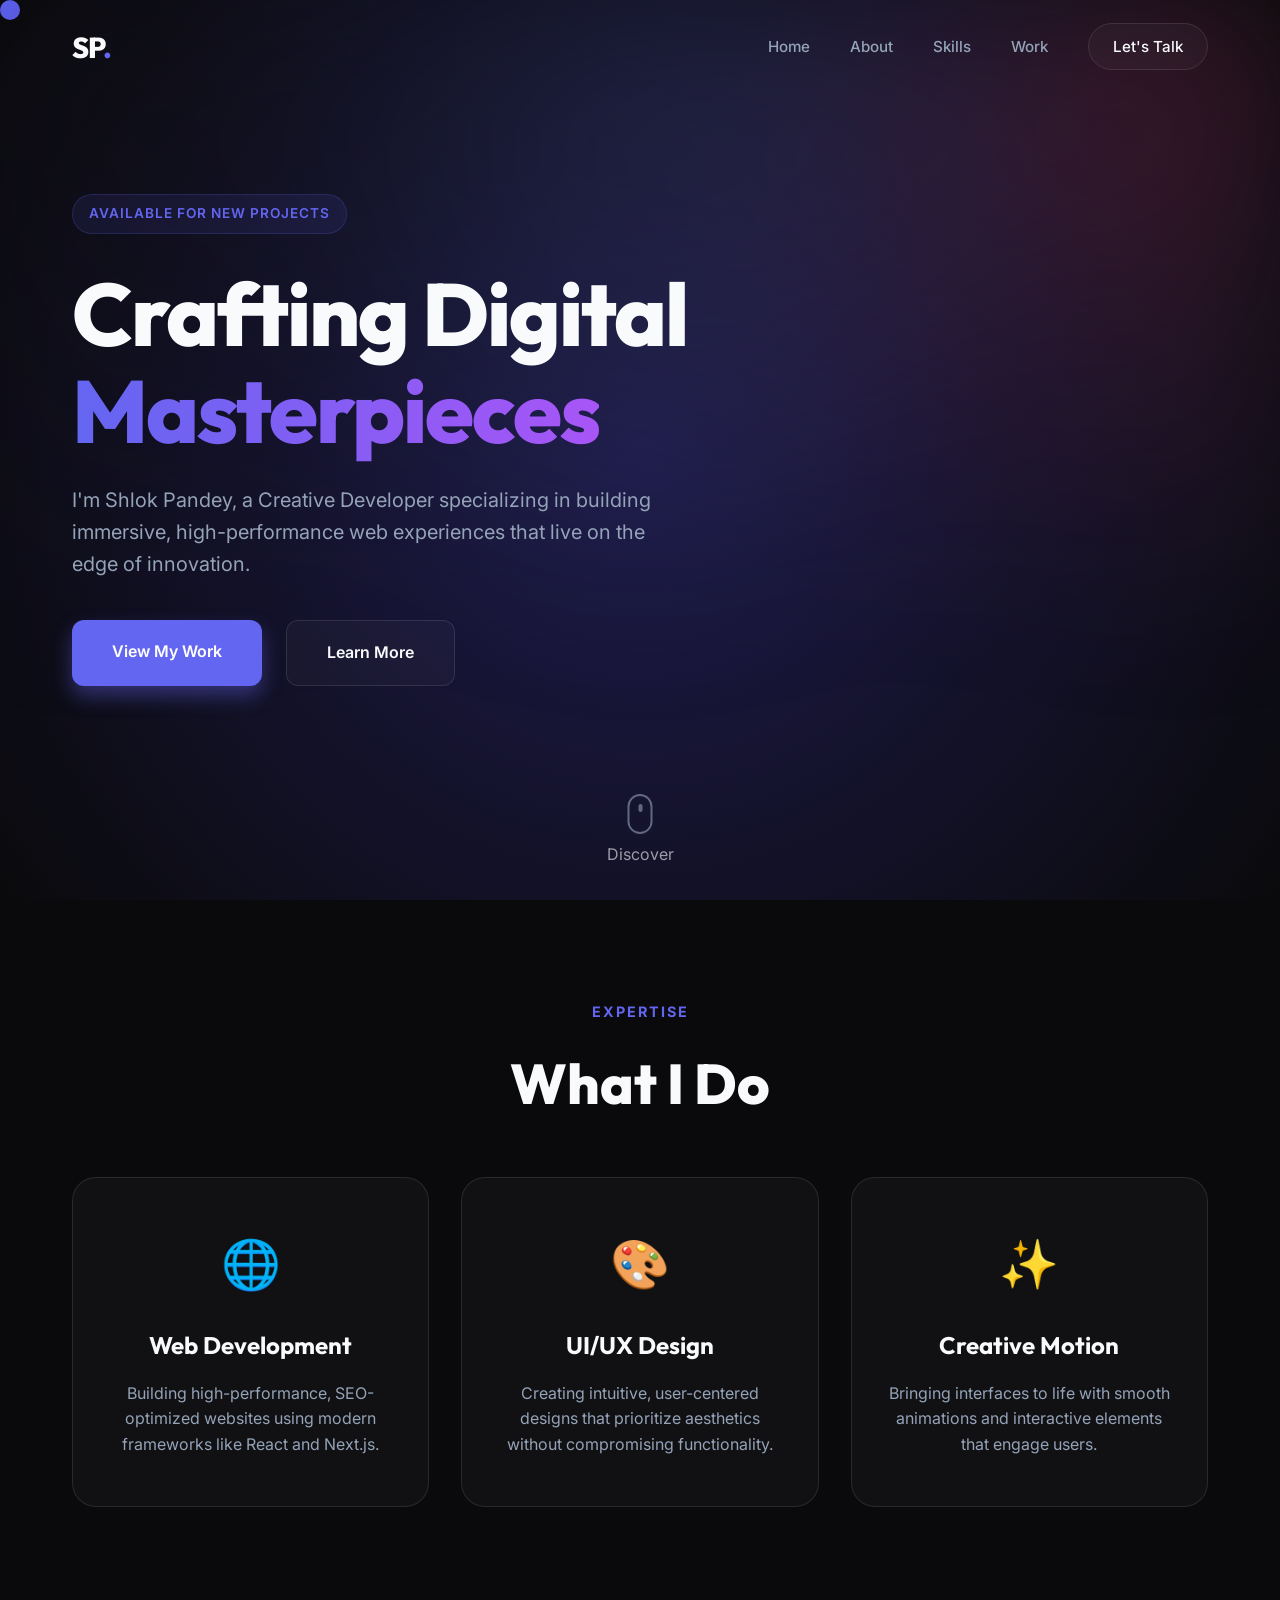
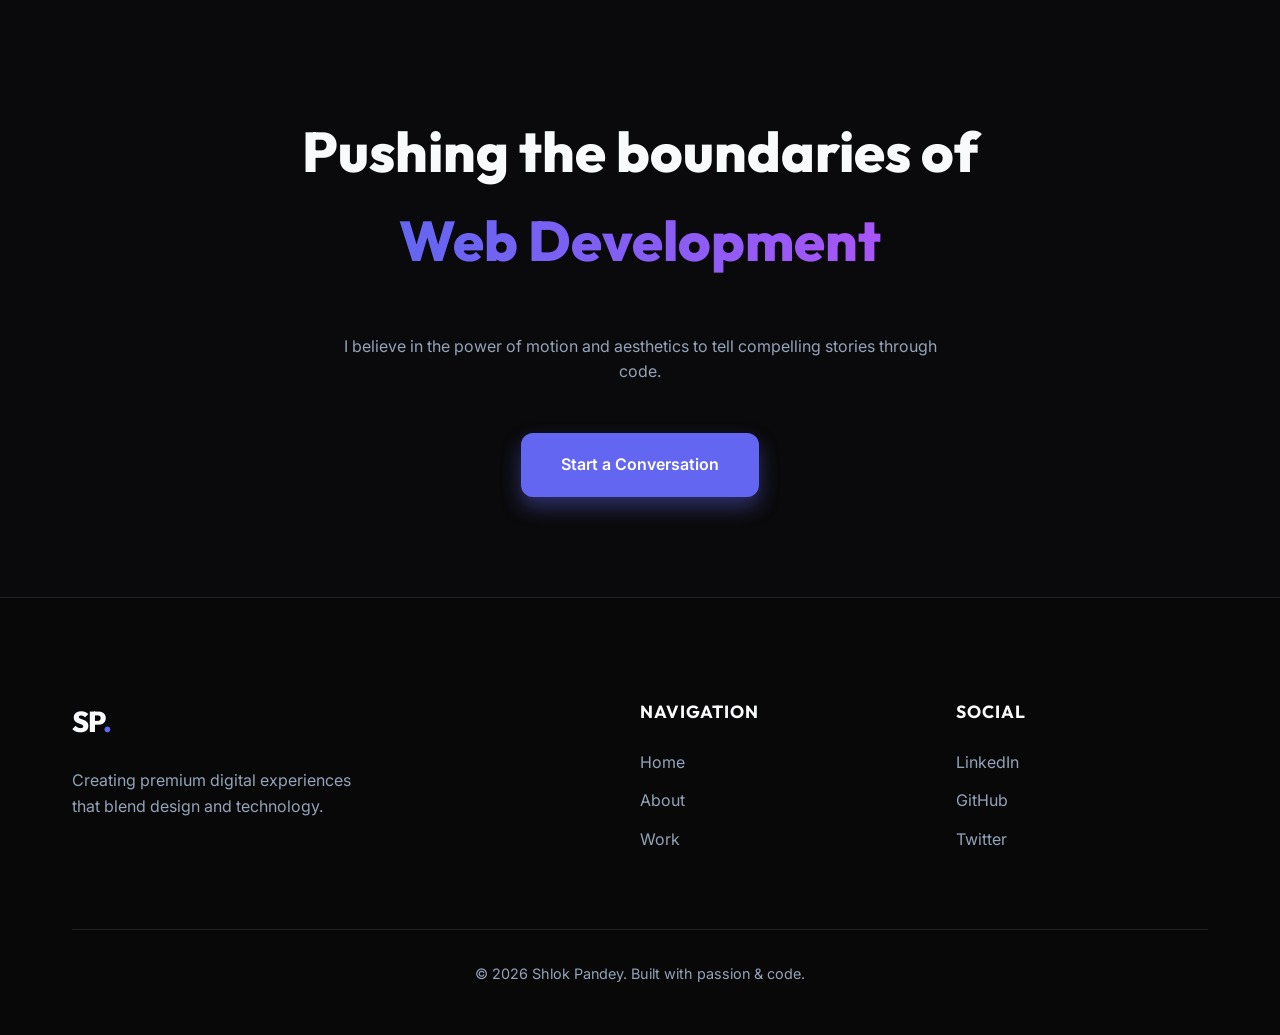
==== index.html @ 0ff6639a "Add files via upload" ====
<!DOCTYPE html>
<html lang="en">
<head>
    <meta charset="UTF-8">
    <meta name="viewport" content="width=device-width, initial-scale=1.0">
    <title>Shlok Pandey | Creative Developer & Designer</title>
    <meta name="description" content="Portfolio of Shlok Pandey - A showcase of premium web development and immersive digital experiences.">
    
    <!-- Google Fonts -->
    <link rel="preconnect" href="https://fonts.googleapis.com">
    <link rel="preconnect" href="https://fonts.gstatic.com" crossorigin>
    <link href="https://fonts.googleapis.com/css2?family=Inter:wght@300;400;500;600;700&family=Outfit:wght@400;600;800&display=swap" rel="stylesheet">
    
    <!-- CSS -->
    <link rel="stylesheet" href="style.css">
</head>
<body>
    <!-- Background Elements -->
    <div class="cursor-follower" id="cursor"></div>
    <div class="bg-gradient"></div>
    <div class="mesh-gradient"></div>

    <!-- Navigation -->
    <nav id="navbar">
        <div class="nav-container">
            <a href="index.html" class="logo">SP<span>.</span></a>
            <ul class="nav-links">
                <li><a href="index.html" class="nav-link active">Home</a></li>
                <li><a href="about.html" class="nav-link">About</a></li>
                <li><a href="skills.html" class="nav-link">Skills</a></li>
                <li><a href="work.html" class="nav-link">Work</a></li>
                <li><a href="contact.html" class="nav-link contact-btn">Let's Talk</a></li>
            </ul>
        </div>
    </nav>

    <main>
        <!-- Hero Section -->
        <section id="home" class="hero">
            <div class="container">
                <div class="hero-content">
                    <div class="badge fade-in">Available for new projects</div>
                    <h1 class="hero-title">
                        <span class="line">Crafting Digital</span>
                        <span class="line gradient-text">Masterpieces</span>
                    </h1>
                    <p class="hero-subtitle fade-in">
                        I'm Shlok Pandey, a Creative Developer specializing in building immersive, 
                        high-performance web experiences that live on the edge of innovation.
                    </p>
                    <div class="hero-btns fade-in">
                        <a href="work.html" class="btn btn-primary">View My Work</a>
                        <a href="about.html" class="btn btn-secondary">Learn More</a>
                    </div>
                </div>
            </div>
            <div class="scroll-indicator">
                <div class="mouse"></div>
                <span>Discover</span>
            </div>
        </section>

        <!-- Services Section -->
        <section class="services reveal">
            <div class="container">
                <div class="section-header text-center">
                    <span class="section-tag">Expertise</span>
                    <h2 class="section-title">What I Do</h2>
                </div>
                <div class="services-grid">
                    <div class="service-card">
                        <div class="service-icon">🌐</div>
                        <h3>Web Development</h3>
                        <p>Building high-performance, SEO-optimized websites using modern frameworks like React and Next.js.</p>
                    </div>
                    <div class="service-card">
                        <div class="service-icon">🎨</div>
                        <h3>UI/UX Design</h3>
                        <p>Creating intuitive, user-centered designs that prioritize aesthetics without compromising functionality.</p>
                    </div>
                    <div class="service-card">
                        <div class="service-icon">✨</div>
                        <h3>Creative Motion</h3>
                        <p>Bringing interfaces to life with smooth animations and interactive elements that engage users.</p>
                    </div>
                </div>
            </div>
        </section>

        <!-- Brief CTA Section -->
        <section class="home-cta reveal">
            <div class="container text-center">
                <h2 class="section-title">Pushing the boundaries of <br> <span class="gradient-text">Web Development</span></h2>
                <p style="color: var(--text-muted); max-width: 600px; margin: 0 auto 3rem;">I believe in the power of motion and aesthetics to tell compelling stories through code.</p>
                <a href="contact.html" class="btn btn-primary">Start a Conversation</a>
            </div>
        </section>
    </main>

    <footer>
        <div class="container">
            <div class="footer-grid">
                <div class="footer-info">
                    <a href="index.html" class="logo">SP<span>.</span></a>
                    <p>Creating premium digital experiences that blend design and technology.</p>
                </div>
                <div class="footer-nav">
                    <h4>Navigation</h4>
                    <ul>
                        <li><a href="index.html">Home</a></li>
                        <li><a href="about.html">About</a></li>
                        <li><a href="work.html">Work</a></li>
                    </ul>
                </div>
                <div class="footer-social">
                    <h4>Social</h4>
                    <ul>
                        <li><a href="#">LinkedIn</a></li>
                        <li><a href="#">GitHub</a></li>
                        <li><a href="#">Twitter</a></li>
                    </ul>
                </div>
            </div>
            <div class="footer-bottom">
                <p>&copy; 2026 Shlok Pandey. Built with passion & code.</p>
            </div>
        </div>
    </footer>

    <!-- Scripts -->
    <script src="script.js"></script>
</body>
</html>
---- style.css ----
:root {
    /* Color Palette */
    --bg-dark: #0a0a0c;
    --primary: #6366f1;
    --primary-glow: rgba(99, 102, 241, 0.4);
    --secondary: #a855f7;
    --accent: #f43f5e;
    --text-main: #f8fafc;
    --text-muted: #94a3b8;
    --glass-bg: rgba(255, 255, 255, 0.03);
    --glass-border: rgba(255, 255, 255, 0.1);
    
    /* Transitions */
    --transition-smooth: all 0.5s cubic-bezier(0.4, 0, 0.2, 1);
    --transition-fast: all 0.2s ease;
}

* {
    margin: 0;
    padding: 0;
    box-sizing: border-box;
}

html {
    scroll-behavior: smooth;
}

body {
    background-color: var(--bg-dark);
    color: var(--text-main);
    font-family: 'Inter', sans-serif;
    line-height: 1.6;
    overflow-x: hidden;
}

h1, h2, h3, h4, .logo {
    font-family: 'Outfit', sans-serif;
}

.container {
    max-width: 1200px;
    margin: 0 auto;
    padding: 0 2rem;
}

/* Background Effects */
.bg-gradient {
    position: fixed;
    top: 0;
    left: 0;
    width: 100%;
    height: 100%;
    background: radial-gradient(circle at 50% 50%, #1e1b4b 0%, #0a0a0c 100%);
    z-index: -2;
}

.mesh-gradient {
    position: fixed;
    top: 0;
    left: 0;
    width: 100%;
    height: 100%;
    background: 
        radial-gradient(at 0% 0%, hsla(253,16%,7%,1) 0, transparent 50%), 
        radial-gradient(at 50% 0%, hsla(225,39%,30%,1) 0, transparent 50%), 
        radial-gradient(at 100% 0%, hsla(339,49%,30%,1) 0, transparent 50%);
    filter: blur(80px);
    opacity: 0.5;
    z-index: -1;
    animation: mesh-move 20s infinite alternate;
}

@keyframes mesh-move {
    0% { transform: scale(1); }
    100% { transform: scale(1.1); }
}

/* Cursor Follower */
.cursor-follower {
    position: fixed;
    width: 20px;
    height: 20px;
    background: var(--primary);
    border-radius: 50%;
    pointer-events: none;
    z-index: 9999;
    mix-blend-mode: difference;
    transition: transform 0.1s ease;
}

/* Typography Utilities */
.gradient-text {
    background: linear-gradient(90deg, var(--primary), var(--secondary));
    -webkit-background-clip: text;
    -webkit-text-fill-color: transparent;
}

.text-center {
    text-align: center;
}

/* Navigation */
nav {
    position: fixed;
    top: 0;
    width: 100%;
    padding: 1.5rem 0;
    z-index: 1000;
    transition: var(--transition-smooth);
}

nav.scrolled {
    background: rgba(10, 10, 12, 0.8);
    backdrop-filter: blur(10px);
    border-bottom: 1px solid var(--glass-border);
    padding: 1rem 0;
}

.nav-container {
    display: flex;
    justify-content: space-between;
    align-items: center;
    max-width: 1200px;
    margin: 0 auto;
    padding: 0 2rem;
}

.logo {
    font-size: 1.8rem;
    font-weight: 800;
    color: var(--text-main);
    text-decoration: none;
    letter-spacing: -1px;
}

.logo span {
    color: var(--primary);
}

.nav-links {
    display: flex;
    gap: 2.5rem;
    list-style: none;
    align-items: center;
}

.nav-link {
    text-decoration: none;
    color: var(--text-muted);
    font-weight: 500;
    font-size: 0.95rem;
    transition: var(--transition-fast);
}

.nav-link:hover, .nav-link.active {
    color: var(--text-main);
}

.contact-btn {
    padding: 0.8rem 1.5rem;
    background: var(--glass-bg);
    border: 1px solid var(--glass-border);
    border-radius: 50px;
    color: var(--text-main) !important;
}

.contact-btn:hover {
    background: var(--primary);
    border-color: var(--primary);
}

/* Hero Section */
.hero {
    height: 100vh;
    display: flex;
    align-items: center;
    position: relative;
    padding-top: 80px;
}

.badge {
    display: inline-block;
    padding: 0.5rem 1rem;
    background: rgba(99, 102, 241, 0.1);
    border: 1px solid rgba(99, 102, 241, 0.2);
    border-radius: 50px;
    color: var(--primary);
    font-size: 0.85rem;
    font-weight: 600;
    margin-bottom: 2rem;
    text-transform: uppercase;
    letter-spacing: 1px;
}

.hero-title {
    font-size: clamp(3rem, 8vw, 5.5rem);
    line-height: 1.1;
    font-weight: 800;
    margin-bottom: 1.5rem;
    letter-spacing: -2px;
}

.hero-subtitle {
    font-size: 1.25rem;
    color: var(--text-muted);
    max-width: 600px;
    margin-bottom: 2.5rem;
}

.hero-btns {
    display: flex;
    gap: 1.5rem;
}

.btn {
    display: inline-block;
    padding: 1.2rem 2.5rem;
    border-radius: 12px;
    text-decoration: none;
    font-weight: 600;
    font-size: 1rem;
    transition: var(--transition-smooth);
    cursor: pointer;
}

.btn-primary {
    background: var(--primary);
    color: white;
    box-shadow: 0 10px 20px var(--primary-glow);
}

.btn-primary:hover {
    transform: translateY(-5px);
    box-shadow: 0 15px 30px var(--primary-glow);
}

.btn-secondary {
    background: var(--glass-bg);
    color: var(--text-main);
    border: 1px solid var(--glass-border);
}

.btn-secondary:hover {
    background: rgba(255, 255, 255, 0.1);
    transform: translateY(-5px);
}

/* Scroll Indicator */
.scroll-indicator {
    position: absolute;
    bottom: 2rem;
    left: 50%;
    transform: translateX(-50%);
    display: flex;
    flex-direction: column;
    align-items: center;
    gap: 0.5rem;
    opacity: 0.6;
}

.mouse {
    width: 25px;
    height: 40px;
    border: 2px solid var(--text-muted);
    border-radius: 20px;
    position: relative;
}

.mouse::before {
    content: '';
    position: absolute;
    top: 8px;
    left: 50%;
    width: 4px;
    height: 8px;
    background: var(--text-muted);
    border-radius: 2px;
    transform: translateX(-50%);
    animation: scroll-anim 2s infinite;
}

@keyframes scroll-anim {
    0% { transform: translate(-50%, 0); opacity: 1; }
    100% { transform: translate(-50%, 20px); opacity: 0; }
}

/* Sections Common */
section {
    padding: 100px 0;
}

.section-tag {
    color: var(--primary);
    font-weight: 700;
    font-size: 0.9rem;
    text-transform: uppercase;
    letter-spacing: 2px;
    margin-bottom: 1rem;
    display: block;
}

.section-title {
    font-size: clamp(2rem, 5vw, 3.5rem);
    font-weight: 800;
    margin-bottom: 3rem;
}

/* About Section */
.about-grid {
    display: grid;
    grid-template-columns: 1.5fr 1fr;
    gap: 2rem;
}

.about-card {
    background: var(--glass-bg);
    border: 1px solid var(--glass-border);
    border-radius: 24px;
    padding: 2.5rem;
    transition: var(--transition-smooth);
}

.about-card:hover {
    border-color: rgba(99, 102, 241, 0.3);
    background: rgba(255, 255, 255, 0.05);
}

.main-card h3 {
    font-size: 1.8rem;
    margin-bottom: 1rem;
}

.stats-card {
    display: flex;
    flex-direction: column;
    justify-content: center;
    gap: 2rem;
}

.stat-item {
    text-align: center;
}

.stat-num {
    display: block;
    font-size: 2.5rem;
    font-weight: 800;
    color: var(--primary);
}

.image-card {
    grid-column: 2 / 3;
    grid-row: 1 / 3;
    padding: 0;
    overflow: hidden;
    position: relative;
}

.image-card img {
    width: 100%;
    height: 100%;
    object-fit: cover;
    transition: transform 0.8s ease;
}

.image-card:hover img {
    transform: scale(1.1);
}

/* Skills Section */
.skills-wrapper {
    display: grid;
    grid-template-columns: repeat(auto-fit, minmax(300px, 1fr));
    gap: 2rem;
}

.skill-category {
    background: var(--glass-bg);
    border: 1px solid var(--glass-border);
    border-radius: 24px;
    padding: 2.5rem;
}

.skill-category h4 {
    font-size: 1.4rem;
    margin-bottom: 1.5rem;
    color: var(--primary);
}

.skill-list {
    display: flex;
    flex-wrap: wrap;
    gap: 1rem;
}

.skill-tag {
    padding: 0.6rem 1.2rem;
    background: rgba(255, 255, 255, 0.05);
    border: 1px solid var(--glass-border);
    border-radius: 12px;
    font-size: 0.9rem;
    font-weight: 500;
    transition: var(--transition-fast);
}

.skill-tag:hover {
    background: var(--primary);
    color: white;
    transform: translateY(-3px);
}

/* Projects Section */
.projects-grid {
    display: grid;
    grid-template-columns: repeat(auto-fit, minmax(400px, 1fr));
    gap: 3rem;
}

.project-card {
    group: hover;
}

.project-img {
    position: relative;
    border-radius: 24px;
    overflow: hidden;
    aspect-ratio: 16/10;
    margin-bottom: 1.5rem;
    border: 1px solid var(--glass-border);
}

.project-img img {
    width: 100%;
    height: 100%;
    object-fit: cover;
    transition: transform 0.8s ease;
}

.project-overlay {
    position: absolute;
    top: 0;
    left: 0;
    width: 100%;
    height: 100%;
    background: rgba(10, 10, 12, 0.7);
    backdrop-filter: blur(5px);
    display: flex;
    align-items: center;
    justify-content: center;
    opacity: 0;
    transition: var(--transition-smooth);
}

.project-card:hover .project-overlay {
    opacity: 1;
}

.project-card:hover img {
    transform: scale(1.1);
}

.view-link {
    padding: 1rem 2rem;
    background: white;
    color: black;
    text-decoration: none;
    font-weight: 700;
    border-radius: 50px;
    transform: translateY(20px);
    transition: var(--transition-smooth);
}

.project-card:hover .view-link {
    transform: translateY(0);
}

.project-info h3 {
    font-size: 1.6rem;
    margin-bottom: 0.5rem;
}

.project-info p {
    color: var(--text-muted);
}

/* Contact Section */
.contact-box {
    background: linear-gradient(135deg, rgba(99, 102, 241, 0.1), rgba(168, 85, 247, 0.1));
    border: 1px solid var(--glass-border);
    border-radius: 40px;
    padding: 5rem 2rem;
    text-align: center;
    max-width: 900px;
    margin: 0 auto;
}

.contact-box p {
    font-size: 1.2rem;
    color: var(--text-muted);
    margin-bottom: 3rem;
    max-width: 500px;
    margin-left: auto;
    margin-right: auto;
}

/* Services Section */
.services-grid {
    display: grid;
    grid-template-columns: repeat(auto-fit, minmax(300px, 1fr));
    gap: 2rem;
    margin-top: 2rem;
}

.service-card {
    background: var(--glass-bg);
    border: 1px solid var(--glass-border);
    border-radius: 24px;
    padding: 3rem 2rem;
    text-align: center;
    transition: var(--transition-smooth);
}

.service-card:hover {
    transform: translateY(-10px);
    border-color: var(--primary);
    background: rgba(255, 255, 255, 0.05);
}

.service-icon {
    font-size: 3rem;
    margin-bottom: 1.5rem;
    display: block;
}

.service-card h3 {
    font-size: 1.5rem;
    margin-bottom: 1rem;
}

.service-card p {
    color: var(--text-muted);
}

/* Footer Improvements */
footer {
    padding: 100px 0 50px;
    border-top: 1px solid var(--glass-border);
    background: rgba(0, 0, 0, 0.2);
}

.footer-grid {
    display: grid;
    grid-template-columns: 2fr 1fr 1fr;
    gap: 4rem;
    margin-bottom: 4rem;
}

.footer-info .logo {
    margin-bottom: 1.5rem;
    display: inline-block;
}

.footer-info p {
    color: var(--text-muted);
    max-width: 300px;
}

.footer-nav h4, .footer-social h4 {
    margin-bottom: 1.5rem;
    font-size: 1.1rem;
    text-transform: uppercase;
    letter-spacing: 1px;
}

.footer-nav ul, .footer-social ul {
    list-style: none;
}

.footer-nav ul li, .footer-social ul li {
    margin-bottom: 0.8rem;
}

.footer-nav ul li a, .footer-social ul li a {
    text-decoration: none;
    color: var(--text-muted);
    transition: var(--transition-fast);
}

.footer-nav ul li a:hover, .footer-social ul li a:hover {
    color: var(--primary);
}

.footer-bottom {
    padding-top: 2rem;
    border-top: 1px solid var(--glass-border);
    text-align: center;
    color: var(--text-muted);
    font-size: 0.9rem;
}

/* Timeline Styles */
.timeline {
    position: relative;
    max-width: 800px;
    margin: 0 auto;
    padding-left: 2rem;
}

.timeline::before {
    content: '';
    position: absolute;
    left: 0;
    top: 0;
    width: 2px;
    height: 100%;
    background: var(--glass-border);
}

.timeline-item {
    position: relative;
    padding-bottom: 3rem;
}

.timeline-dot {
    position: absolute;
    left: -2.4rem;
    top: 0;
    width: 12px;
    height: 12px;
    background: var(--primary);
    border-radius: 50%;
    box-shadow: 0 0 10px var(--primary-glow);
}

.timeline-content h4 {
    font-size: 1.2rem;
    color: var(--text-main);
    margin-bottom: 0.3rem;
}

.timeline-date {
    display: block;
    font-size: 0.9rem;
    color: var(--primary);
    font-weight: 600;
    margin-bottom: 0.8rem;
}

.timeline-content p {
    color: var(--text-muted);
}

/* Competencies Styles */
.competencies-grid {
    display: grid;
    grid-template-columns: repeat(auto-fit, minmax(250px, 1fr));
    gap: 2rem;
    margin-bottom: 4rem;
}

.comp-card {
    padding: 2.5rem;
    background: rgba(255, 255, 255, 0.02);
    border: 1px solid var(--glass-border);
    border-radius: 20px;
    transition: var(--transition-smooth);
}

.comp-card:hover {
    background: rgba(99, 102, 241, 0.05);
    border-color: var(--primary);
    transform: translateY(-5px);
}

.comp-card h3 {
    font-size: 1.3rem;
    color: var(--primary);
    margin-bottom: 0.8rem;
}

.comp-card p {
    color: var(--text-muted);
    font-size: 0.95rem;
}

/* Project Tags */
.project-tags {
    display: flex;
    gap: 0.8rem;
    margin-bottom: 1rem;
}

.project-tags span {
    font-size: 0.75rem;
    font-weight: 700;
    text-transform: uppercase;
    color: var(--primary);
    background: rgba(99, 102, 241, 0.1);
    padding: 0.3rem 0.8rem;
    border-radius: 4px;
    letter-spacing: 1px;
}

/* Contact Wrapper Styles */
.contact-wrapper {
    display: grid;
    grid-template-columns: 1fr 2fr;
    gap: 4rem;
    align-items: start;
}

.contact-info-grid {
    display: flex;
    flex-direction: column;
    gap: 2rem;
}

.contact-info-card {
    padding: 2rem;
    background: var(--glass-bg);
    border: 1px solid var(--glass-border);
    border-radius: 20px;
}

.contact-info-card h4 {
    color: var(--primary);
    margin-bottom: 0.5rem;
    font-size: 0.9rem;
    text-transform: uppercase;
}

.social-links-grid {
    display: flex;
    flex-direction: column;
    gap: 0.5rem;
}

.social-links-grid a {
    text-decoration: none;
    color: var(--text-main);
    transition: var(--transition-fast);
}

.social-links-grid a:hover {
    color: var(--primary);
    transform: translateX(5px);
}

/* Animations */
.reveal {
    opacity: 0;
    transform: translateY(30px);
    transition: all 0.8s cubic-bezier(0.4, 0, 0.2, 1);
}

.reveal.active {
    opacity: 1;
    transform: translateY(0);
}

.fade-in {
    animation: fadeIn 1s ease forwards;
    opacity: 0;
}

@keyframes fadeIn {
    from { opacity: 0; transform: translateY(20px); }
    to { opacity: 1; transform: translateY(0); }
}

/* Responsive */
@media (max-width: 768px) {
    .nav-links { display: none; }
    .contact-wrapper { grid-template-columns: 1fr; }
    .footer-grid { grid-template-columns: 1fr; gap: 2rem; }
    .about-grid { grid-template-columns: 1fr; }
    .image-card { grid-row: auto; }
    .hero-title { font-size: 3.5rem; }
    .projects-grid { grid-template-columns: 1fr; }
}
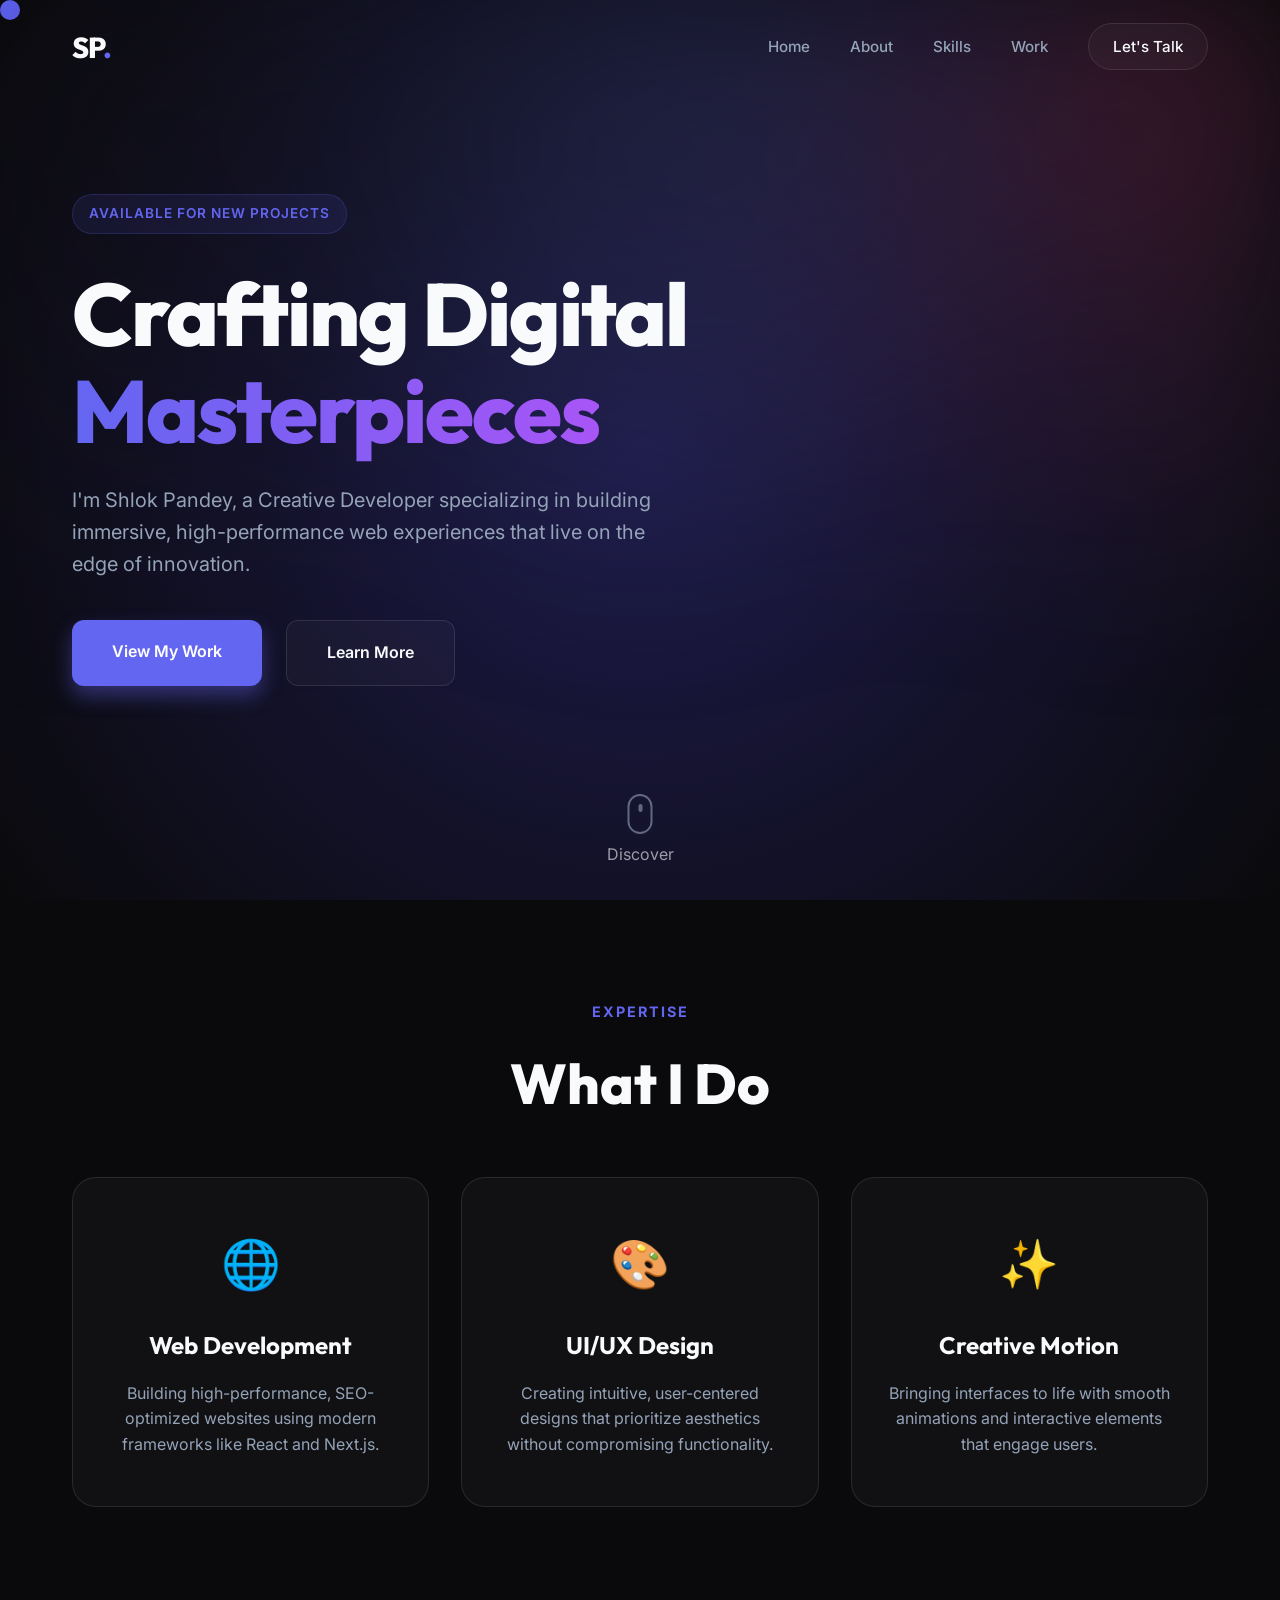
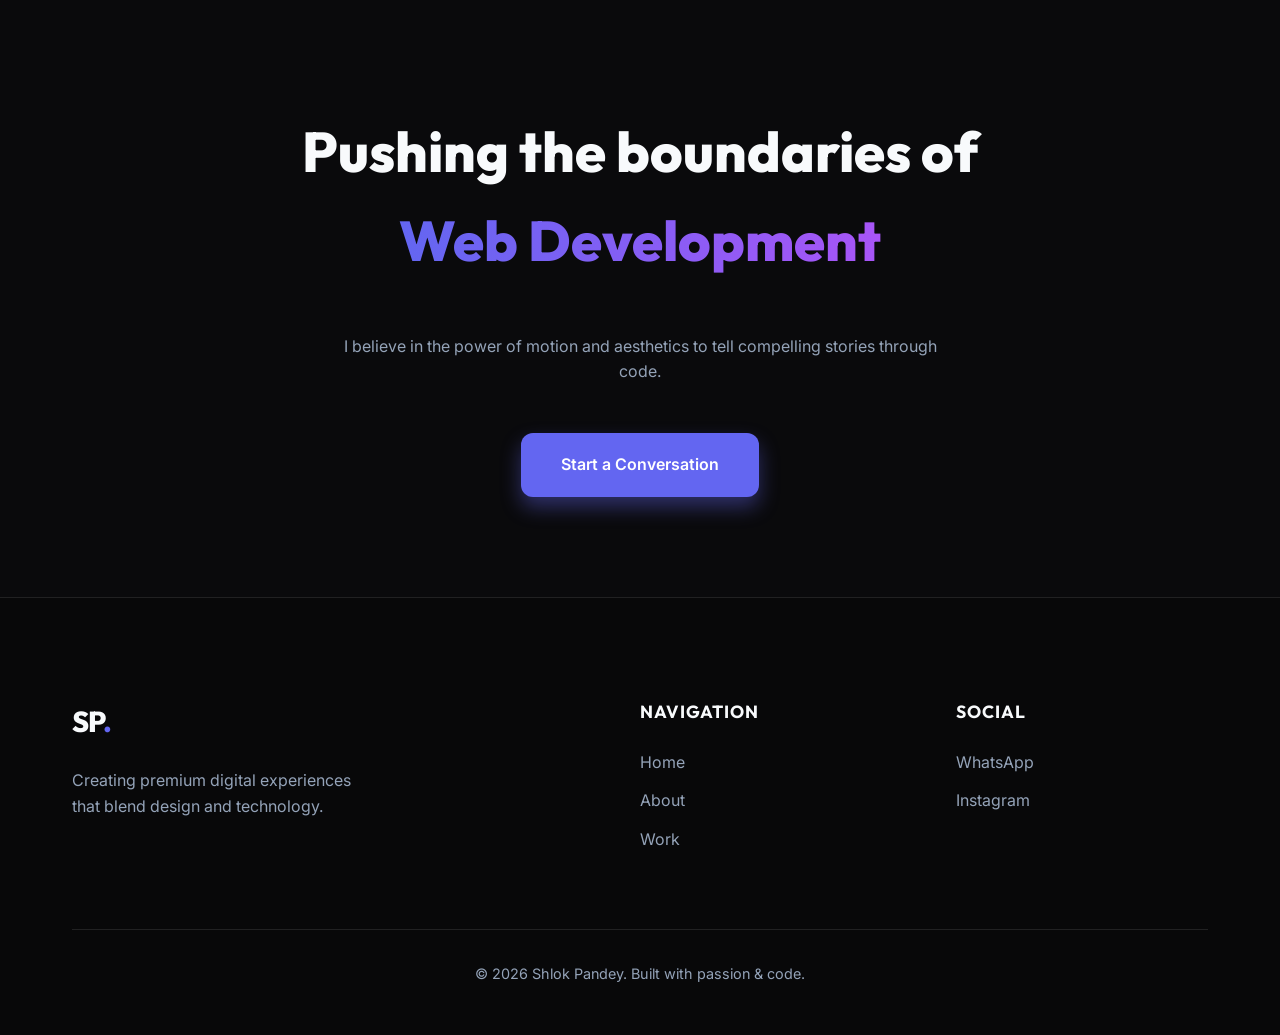
==== commit 637920cb: "Add files via upload" ====
--- a/index.html
+++ b/index.html
@@ -115,9 +115,8 @@
                 <div class="footer-social">
                     <h4>Social</h4>
                     <ul>
-                        <li><a href="#">LinkedIn</a></li>
-                        <li><a href="#">GitHub</a></li>
-                        <li><a href="#">Twitter</a></li>
+                        <li><a href="https://wa.me/917488494125" target="_blank">WhatsApp</a></li>
+                        <li><a href="https://instagram.com/_Shlok.pandey" target="_blank">Instagram</a></li>
                     </ul>
                 </div>
             </div>
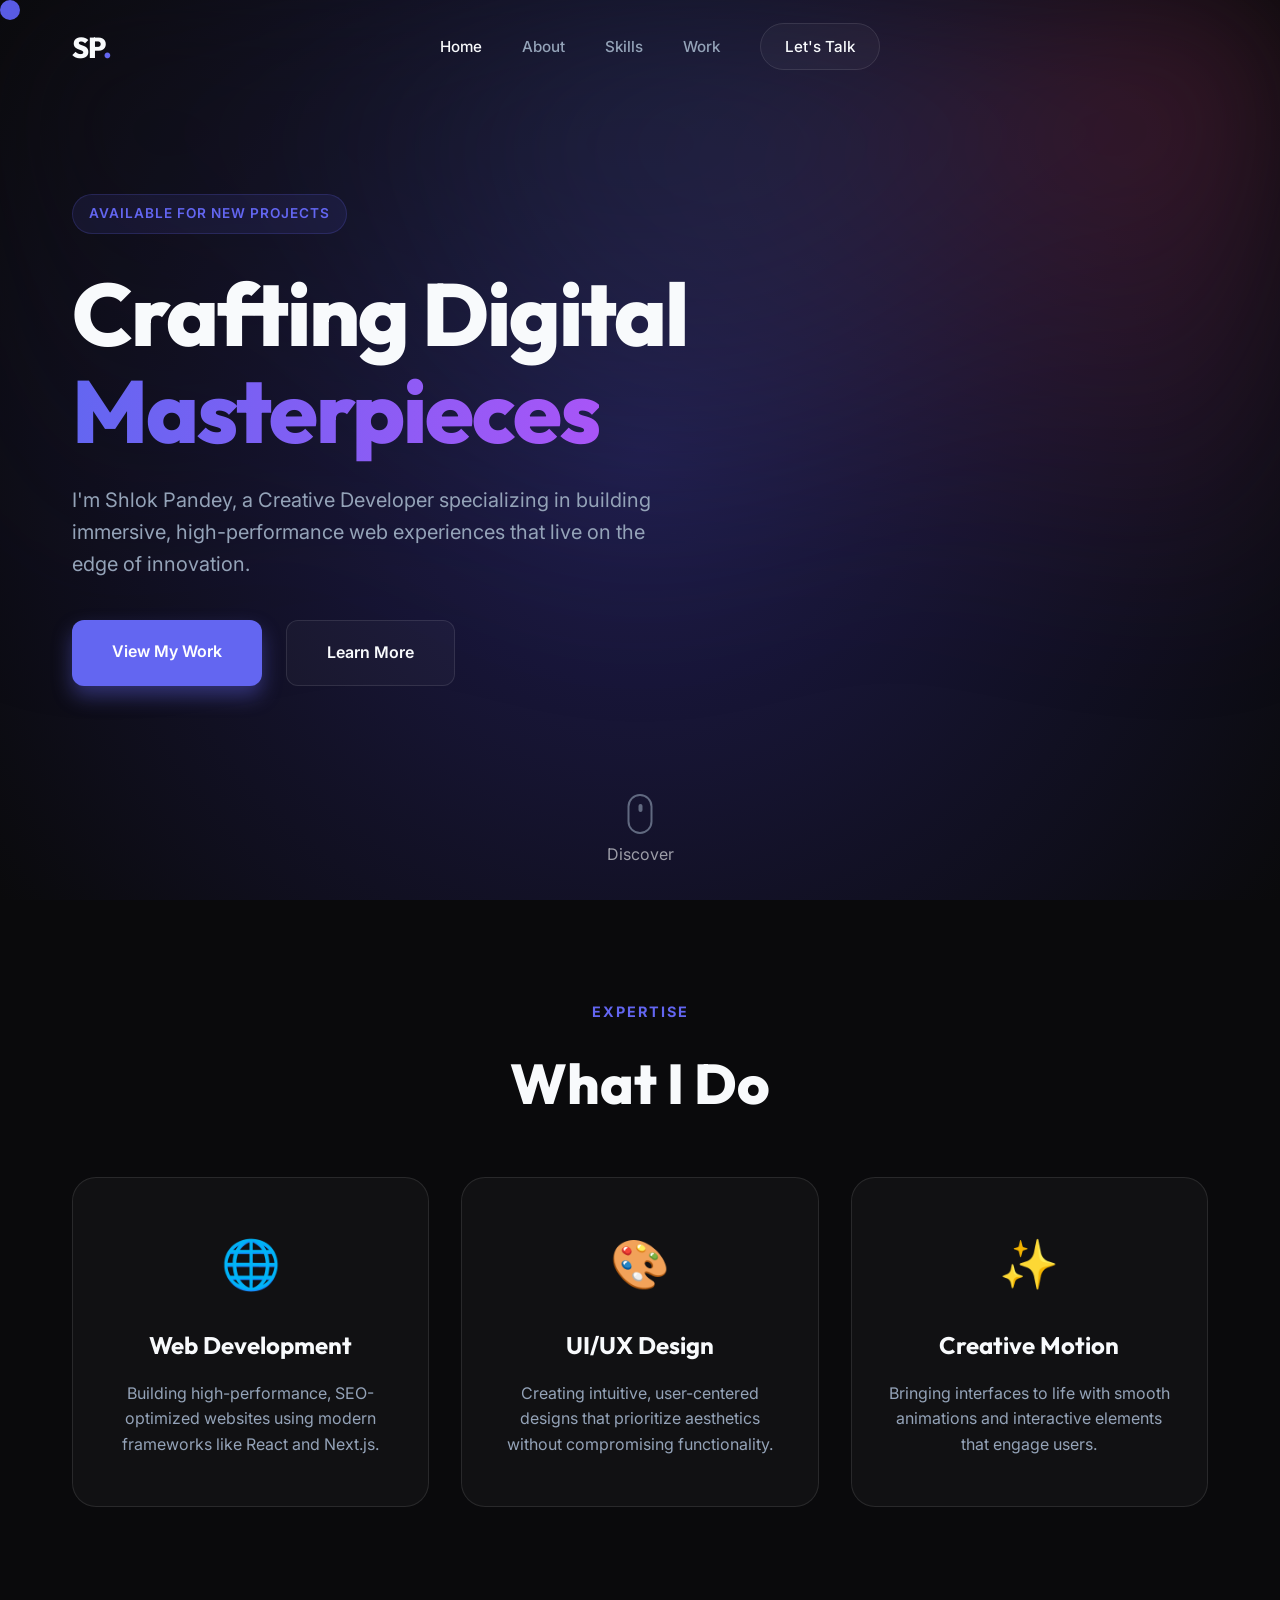
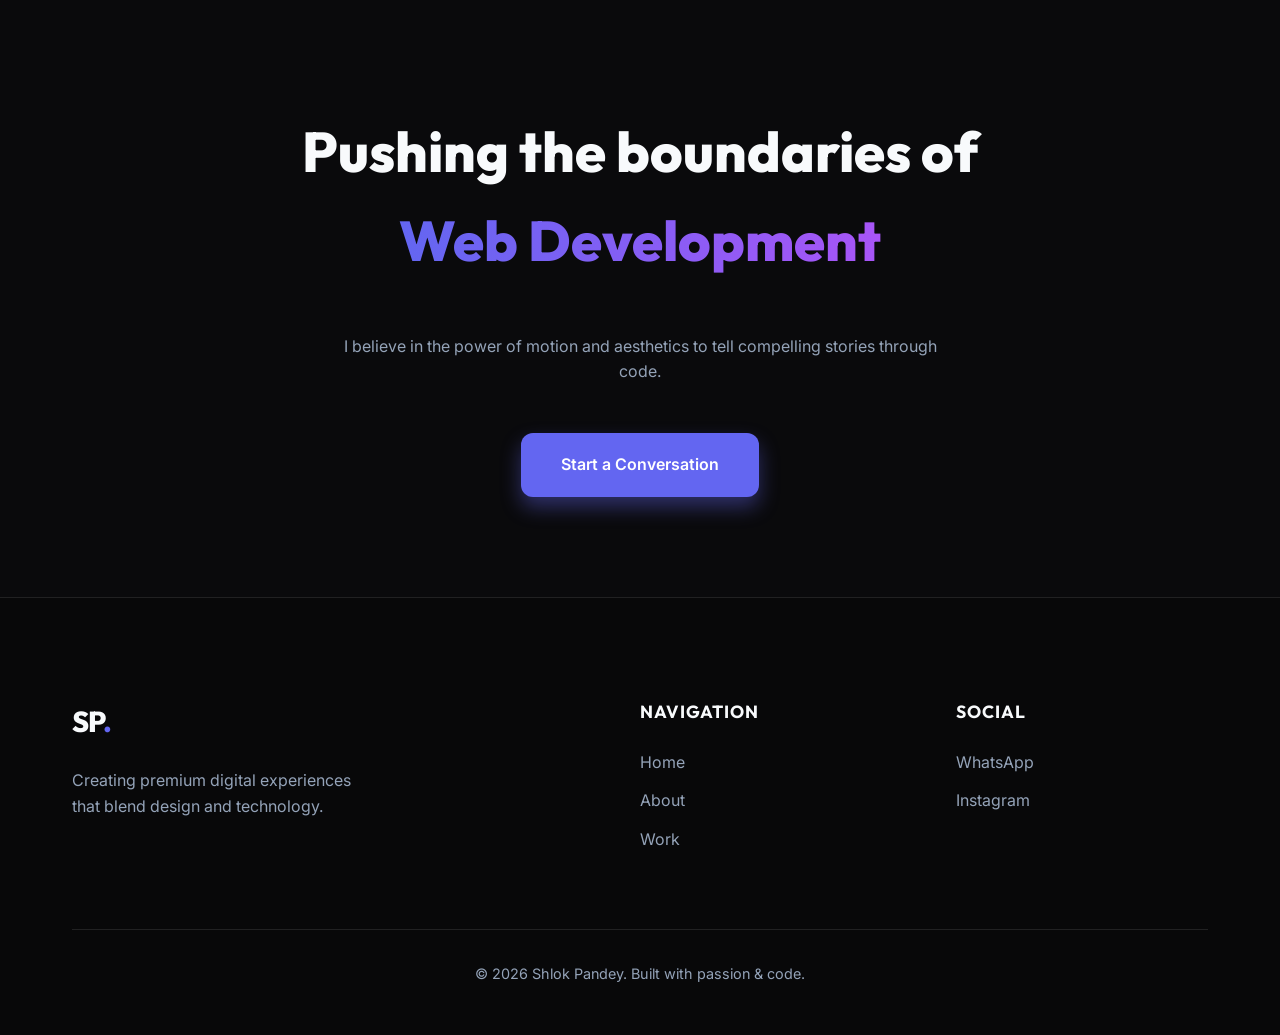
==== commit 04a2e22d: "Add files via upload" ====
--- a/index.html
+++ b/index.html
@@ -31,6 +31,11 @@
                 <li><a href="work.html" class="nav-link">Work</a></li>
                 <li><a href="contact.html" class="nav-link contact-btn">Let's Talk</a></li>
             </ul>
+            <div class="menu-toggle">
+                <span></span>
+                <span></span>
+                <span></span>
+            </div>
         </div>
     </nav>
 
--- a/style.css
+++ b/style.css
@@ -769,12 +769,79 @@
 }
 
 /* Responsive */
+@media (max-width: 1024px) {
+    .container { padding: 0 1.5rem; }
+    .hero-title { font-size: 4rem; }
+}
+
 @media (max-width: 768px) {
-    .nav-links { display: none; }
-    .contact-wrapper { grid-template-columns: 1fr; }
-    .footer-grid { grid-template-columns: 1fr; gap: 2rem; }
-    .about-grid { grid-template-columns: 1fr; }
-    .image-card { grid-row: auto; }
-    .hero-title { font-size: 3.5rem; }
-    .projects-grid { grid-template-columns: 1fr; }
-}
+    /* Navbar Mobile */
+    nav { padding: 1rem 0; }
+    
+    .menu-toggle {
+        display: flex;
+        flex-direction: column;
+        gap: 6px;
+        cursor: pointer;
+        z-index: 1001;
+    }
+    
+    .menu-toggle span {
+        width: 30px;
+        height: 2px;
+        background: var(--text-main);
+        transition: var(--transition-fast);
+        border-radius: 2px;
+    }
+    
+    .menu-toggle.open span:nth-child(1) { transform: rotate(45deg) translate(5px, 6px); }
+    .menu-toggle.open span:nth-child(2) { opacity: 0; }
+    .menu-toggle.open span:nth-child(3) { transform: rotate(-45deg) translate(5px, -6px); }
+
+    .nav-links {
+        position: fixed;
+        top: 0;
+        right: -100%;
+        width: 80%;
+        height: 100vh;
+        background: rgba(10, 10, 12, 0.98);
+        backdrop-filter: blur(20px);
+        flex-direction: column;
+        justify-content: center;
+        gap: 2rem;
+        transition: 0.5s cubic-bezier(0.4, 0, 0.2, 1);
+        border-left: 1px solid var(--glass-border);
+    }
+
+    .nav-links.active {
+        right: 0;
+    }
+
+    .nav-link {
+        font-size: 1.5rem;
+    }
+
+    /* Hero Optimization */
+    .hero { height: auto; padding: 120px 0 60px; }
+    .hero-title { font-size: 3rem; }
+    .hero-subtitle { font-size: 1.1rem; }
+    .hero-btns { flex-direction: column; width: 100%; }
+    .btn { width: 100%; text-align: center; }
+
+    /* Layout Optimization */
+    .about-grid, .projects-grid, .footer-grid, .contact-wrapper {
+        grid-template-columns: 1fr;
+        gap: 2rem;
+    }
+    
+    .image-card { order: -1; height: 300px; }
+    .stats-card { flex-direction: row; justify-content: space-around; }
+    
+    .section-title { font-size: 2.2rem; }
+    .contact-box { padding: 3rem 1.5rem; border-radius: 24px; }
+}
+
+@media (max-width: 480px) {
+    .hero-title { font-size: 2.5rem; }
+    .stat-num { font-size: 2rem; }
+}
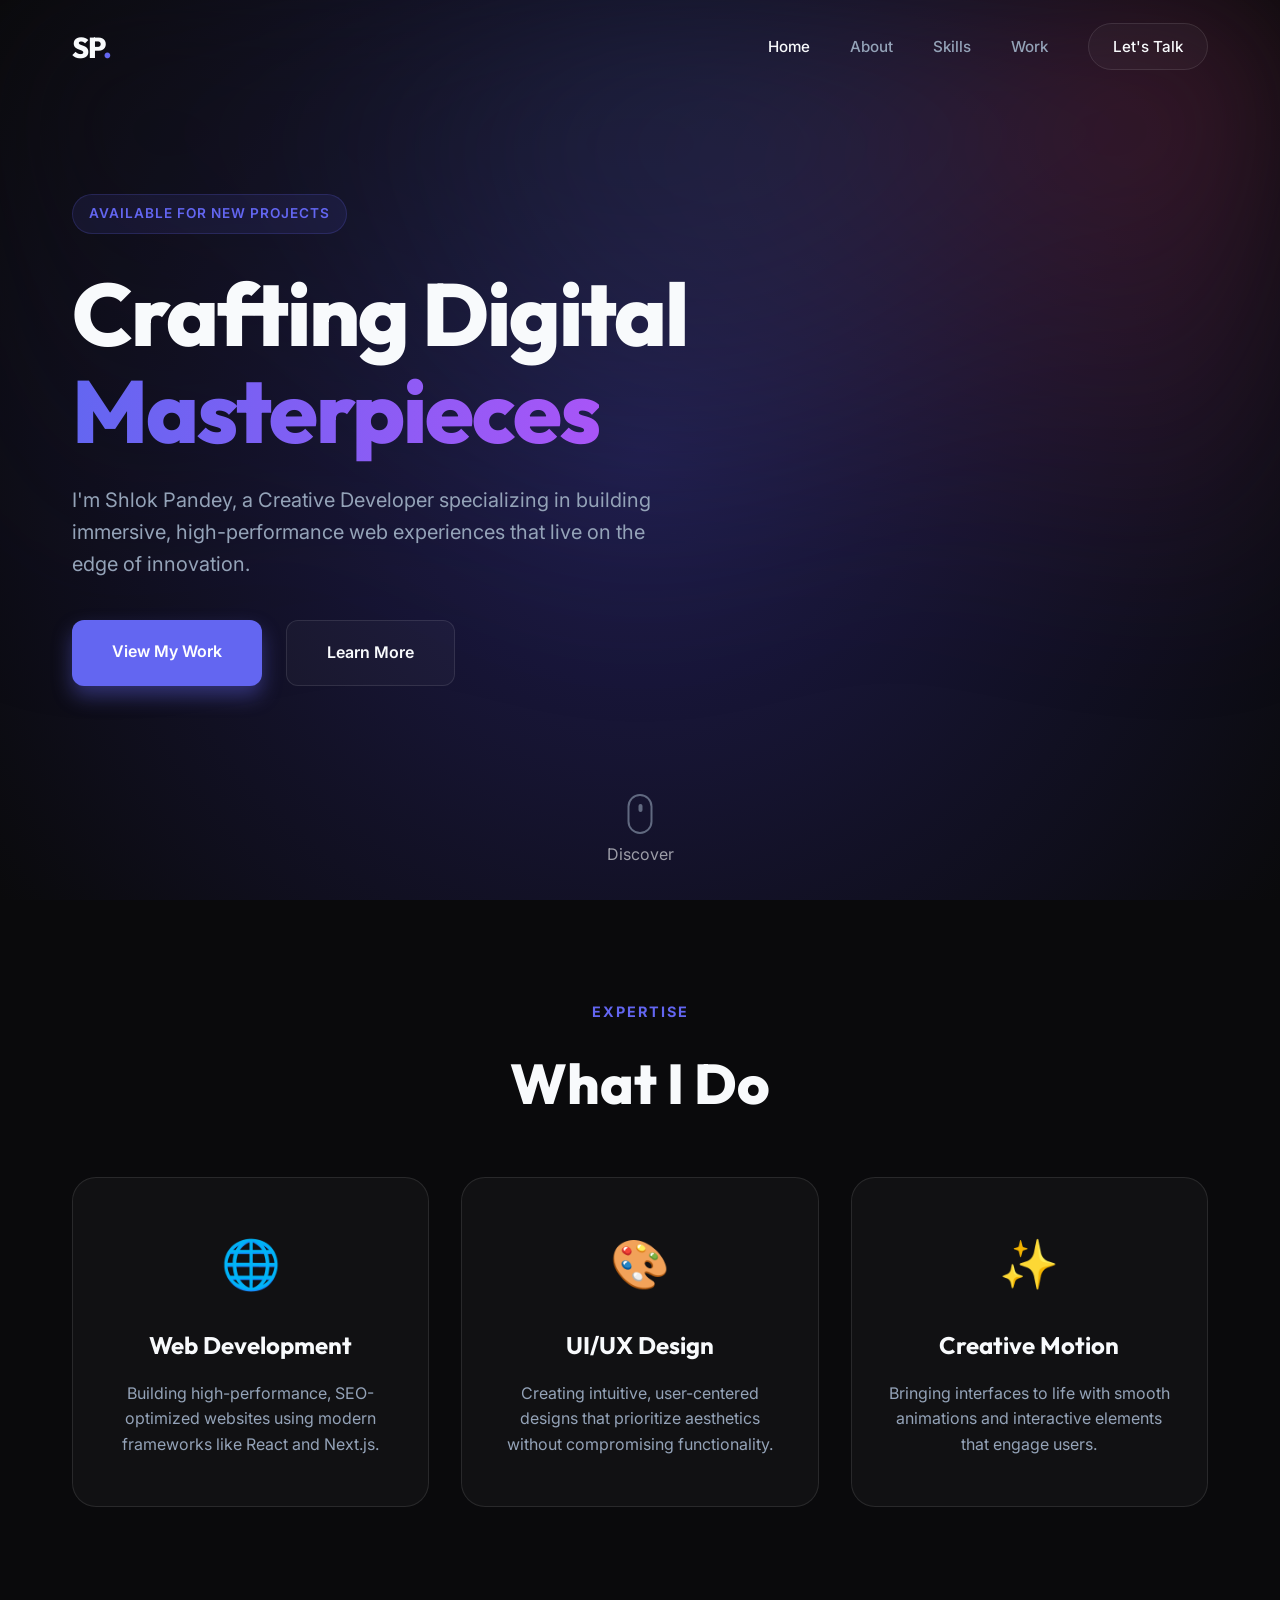
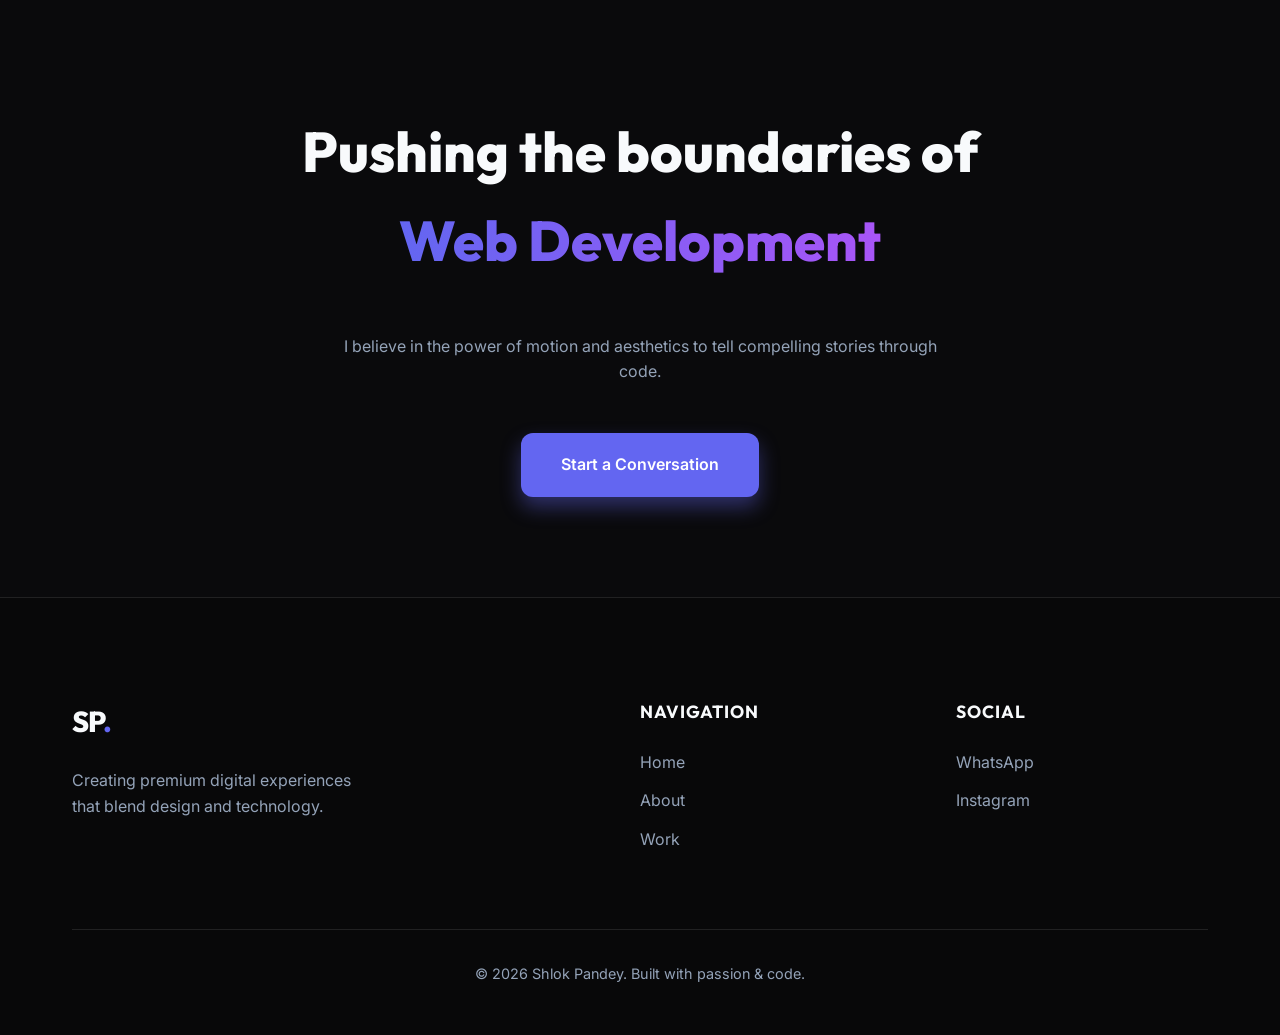
==== commit 99c5ee02: "Add files via upload" ====
--- a/index.html
+++ b/index.html
@@ -16,7 +16,6 @@
 </head>
 <body>
     <!-- Background Elements -->
-    <div class="cursor-follower" id="cursor"></div>
     <div class="bg-gradient"></div>
     <div class="mesh-gradient"></div>
 
--- a/style.css
+++ b/style.css
@@ -75,19 +75,6 @@
     100% { transform: scale(1.1); }
 }
 
-/* Cursor Follower */
-.cursor-follower {
-    position: fixed;
-    width: 20px;
-    height: 20px;
-    background: var(--primary);
-    border-radius: 50%;
-    pointer-events: none;
-    z-index: 9999;
-    mix-blend-mode: difference;
-    transition: transform 0.1s ease;
-}
-
 /* Typography Utilities */
 .gradient-text {
     background: linear-gradient(90deg, var(--primary), var(--secondary));
@@ -167,6 +154,10 @@
 .contact-btn:hover {
     background: var(--primary);
     border-color: var(--primary);
+}
+
+.menu-toggle {
+    display: none;
 }
 
 /* Hero Section */
@@ -776,20 +767,28 @@
 
 @media (max-width: 768px) {
     /* Navbar Mobile */
-    nav { padding: 1rem 0; }
+    nav { 
+        padding: 1rem 0; 
+        background: rgba(10, 10, 12, 0.9);
+        backdrop-filter: blur(10px);
+    }
     
     .menu-toggle {
-        display: flex;
+        display: flex !important;
         flex-direction: column;
+        justify-content: center;
         gap: 6px;
         cursor: pointer;
         z-index: 1001;
+        width: 30px;
+        height: 30px;
     }
     
     .menu-toggle span {
-        width: 30px;
+        display: block;
+        width: 100%;
         height: 2px;
-        background: var(--text-main);
+        background-color: var(--text-main);
         transition: var(--transition-fast);
         border-radius: 2px;
     }
